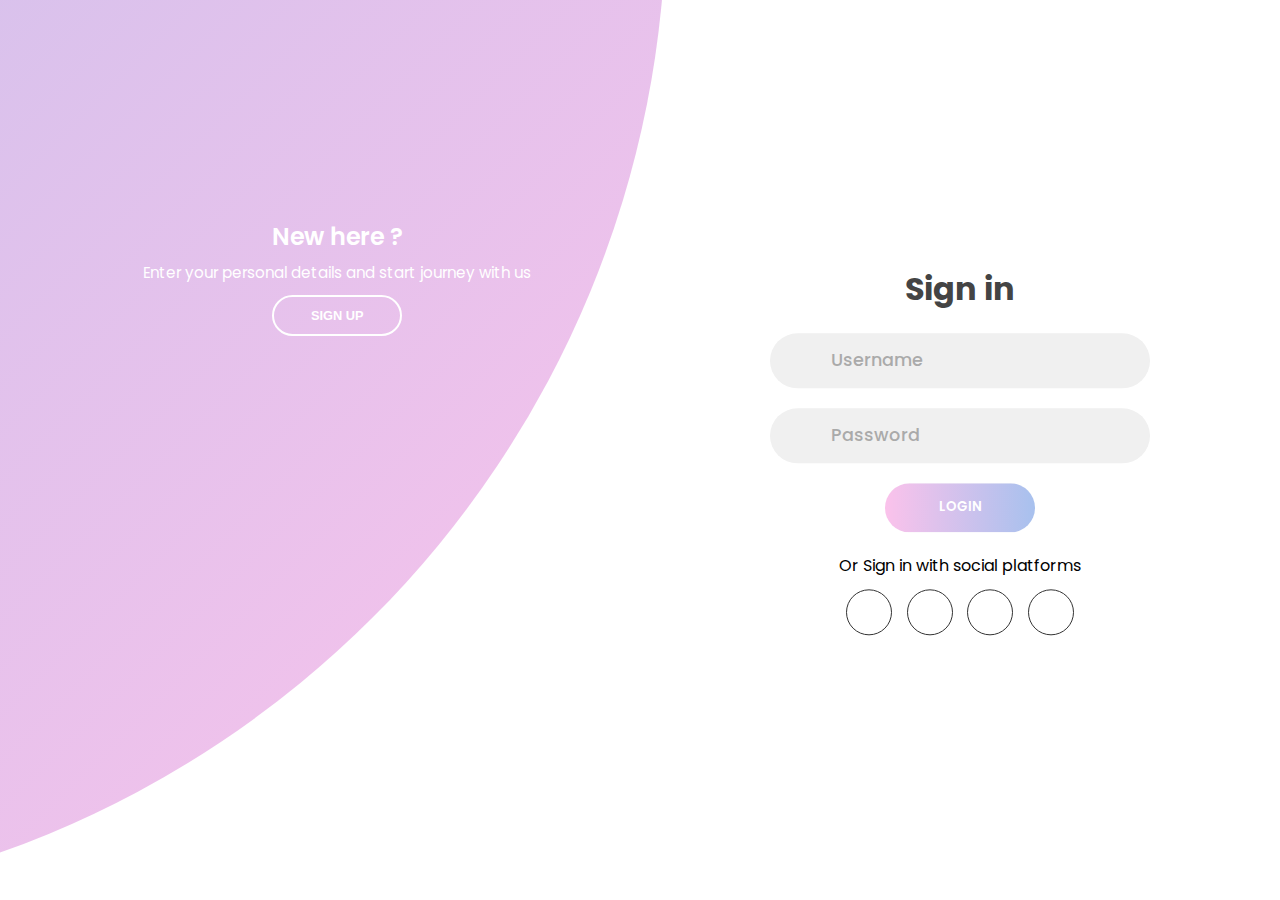
==== index.html @ d971bfb5 "login page" ====
<!DOCTYPE html>
<html lang="en">
  <head>
    <meta charset="UTF-8" />
    <meta name="viewport" content="width=device-width, initial-scale=1.0" />
    <script
      src="https://kit.fontawesome.com/64d58efce2.js"
      crossorigin="anonymous"
    ></script>
    <link rel="stylesheet" href="style.css" />
    <title>Sign in & Sign up Form</title>
  </head>
  <body>
    <div class="container">
      <div class="forms-container">
        <div class="signin-signup">
          <form action="#" class="sign-in-form">
            <h2 class="title">Sign in</h2>
            <div class="input-field">
              <i class="fas fa-user"></i>
              <input type="text" placeholder="Username" />
            </div>
            <div class="input-field">
              <i class="fas fa-lock"></i>
              <input type="password" placeholder="Password" />
            </div>
            <input type="submit" value="Login" class="btn solid" />
            <p class="social-text">Or Sign in with social platforms</p>
            <div class="social-media">
              <a href="#" class="social-icon">
                <i class="fab fa-facebook-f"></i>
              </a>
              <a href="#" class="social-icon">
                <i class="fab fa-twitter"></i>
              </a>
              <a href="#" class="social-icon">
                <i class="fab fa-google"></i>
              </a>
              <a href="#" class="social-icon">
                <i class="fab fa-linkedin-in"></i>
              </a>
            </div>
          </form>
          <form action="#" class="sign-up-form">
            <h2 class="title">Sign up</h2>
            <div class="input-field">
              <i class="fas fa-user"></i>
              <input type="text" placeholder="Username" />
            </div>
            <div class="input-field">
              <i class="fas fa-envelope"></i>
              <input type="email" placeholder="Email" />
            </div>
            <div class="input-field">
              <i class="fas fa-lock"></i>
              <input type="password" placeholder="Password" />
            </div>
            <input type="submit" class="btn" value="Sign up" />
            <p class="social-text">Or Sign up with social platforms</p>
            <div class="social-media">
              <a href="#" class="social-icon">
                <i class="fab fa-facebook-f"></i>
              </a>
              <a href="#" class="social-icon">
                <i class="fab fa-twitter"></i>
              </a>
              <a href="#" class="social-icon">
                <i class="fab fa-google"></i>
              </a>
              <a href="#" class="social-icon">
                <i class="fab fa-linkedin-in"></i>
              </a>
            </div>
          </form>
        </div>
      </div>

      <div class="panels-container">
        <div class="panel left-panel">
          <div class="content">
            <h3>New here ?</h3>
            <p>
              Enter your personal details and start journey with us
            </p>
            <button class="btn transparent" id="sign-up-btn">
              Sign up
            </button>
          </div>
          <img src="images\Rocket Boy_Flatline (2).svg" class="image" alt="" />
        </div>
        <div class="panel right-panel">
          <div class="content">
            <h3>One of us ?</h3>
            <p>
              To keep connected with us please login with your personal info
            </p>
            <button class="btn transparent" id="sign-in-btn">
              Sign in
            </button>
          </div>
          <img src="images\undraw_playful_cat_re_ac9g.svg" class="image" alt="" />
        </div>
      </div>
    </div>

    <script src="app.js"></script>
  </body>
</html>
---- style.css ----
@import url("https://fonts.googleapis.com/css2?family=Poppins:wght@200;300;400;500;600;700;800&display=swap");

* {
  margin: 0;
  padding: 0;
  box-sizing: border-box;
}

body,
input {
  font-family: "Poppins", sans-serif;
}

.container {
  position: relative;
  width: 100%;
  background-color: #fff;
  min-height: 100vh;
  overflow: hidden;
}

.forms-container {
  position: absolute;
  width: 100%;
  height: 100%;
  top: 0;
  left: 0;
}

.signin-signup {
  position: absolute;
  top: 50%;
  transform: translate(-50%, -50%);
  left: 75%;
  width: 50%;
  transition: 1s 0.7s ease-in-out;
  display: grid;
  grid-template-columns: 1fr;
  z-index: 5;
}

form {
  display: flex;
  align-items: center;
  justify-content: center;
  flex-direction: column;
  padding: 0rem 5rem;
  transition: all 0.2s 0.7s;
  overflow: hidden;
  grid-column: 1 / 2;
  grid-row: 1 / 2;
}

form.sign-up-form {
  opacity: 0;
  z-index: 1;
}

form.sign-in-form {
  z-index: 2;
}

.title {
  font-size: 2rem;
  color: #444;
  margin-bottom: 10px;
}

.input-field {
  max-width: 380px;
  width: 100%;
  background-color: #f0f0f0;
  margin: 10px 0;
  height: 55px;
  border-radius: 55px;
  display: grid;
  grid-template-columns: 15% 85%;
  padding: 0 0.4rem;
  position: relative;
}

.input-field i {
  text-align: center;
  line-height: 55px;
  color: #acacac;
  transition: 0.5s;
  font-size: 1.1rem;
}

.input-field input {
  background: none;
  outline: none;
  border: none;
  line-height: 1;
  font-weight: 600;
  font-size: 1.1rem;
  color: #333;
}

.input-field input::placeholder {
  color: #aaa;
  font-weight: 500;
}

.social-text {
  padding: 0.7rem 0;
  font-size: 1rem;
}

.social-media {
  display: flex;
  justify-content: center;
}

.social-icon {
  height: 46px;
  width: 46px;
  display: flex;
  justify-content: center;
  align-items: center;
  margin: 0 0.45rem;
  color: #333;
  border-radius: 50%;
  border: 1px solid #333;
  text-decoration: none;
  font-size: 1.1rem;
  transition: 0.3s;
}

.social-icon:hover {
  /* color: #4481eb;
  border-color: #4481eb; */
  background: -webkit-radial-gradient(53% 100% circle, #FBC2EB 0%,#A6C1EE 100%);
  background: radial-gradient(circle at 53% 100%, #FBC2EB 0%,#A6C1EE 100%);
  /* -webkit-background-clip: text;
  -webkit-text-fill-color: transparent; */
  border-color: white;
  color: white;
    
}

.btn {
  width: 150px;
  /* background-color: #5995fd; */
  background-image: linear-gradient(to right,#FBC2EB 0%,#A6C1EE 51%);
  background-size:200%  auto;
  border: none;
  outline: none;
  height: 49px;
  border-radius: 49px;
  color: #fff;
  text-transform: uppercase;
  font-weight: 600;
  margin: 10px 0;
  cursor: pointer;
  transition: 0.5s;
}

.btn:hover {
  /* background-position: right center; */
  background-image: linear-gradient(to left,#FBC2EB 51%,#A6C1EE);

}
.panels-container {
  position: absolute;
  height: 100%;
  width: 100%;
  top: 0;
  left: 0;
  display: grid;
  grid-template-columns: repeat(2, 1fr);
}

.container:before {
  content: "";
  position: absolute;
  height: 2000px;
  width: 2000px;
  top: -10%;
  right: 48%;
  transform: translateY(-50%);
  background-image: linear-gradient(-45deg,#FBC2EB 0%,#A6C1EE 100%);
  transition: 1.8s ease-in-out;
  border-radius: 50%;
  z-index: 6;
}

.image {
  width: 100%;
  transition: transform 1.1s ease-in-out;
  transition-delay: 0.4s;
}

.panel {
  display: flex;
  flex-direction: column;
  align-items: flex-end;
  justify-content: space-around;
  text-align: center;
  z-index: 6;
}

.left-panel {
  pointer-events: all;
  padding: 3rem 17% 2rem 12%;
}

.right-panel {
  pointer-events: none;
  padding: 3rem 12% 2rem 17%;
}

.panel .content {
  color: #fff;
  transition: transform 0.9s ease-in-out;
  transition-delay: 0.6s;
}

.panel h3 {
  font-weight: 600;
  line-height: 1;
  font-size: 1.5rem;
}

.panel p {
  font-size: 0.95rem;
  padding: 0.7rem 0;
}

.btn.transparent {
  margin: 0;
  background: none;
  border: 2px solid #fff;
  width: 130px;
  height: 41px;
  font-weight: 600;
  font-size: 0.8rem;
}

.right-panel .image,
.right-panel .content {
  transform: translateX(800px);
}

/* ANIMATION */

.container.sign-up-mode:before {
  transform: translate(100%, -50%);
  right: 52%;
}

.container.sign-up-mode .left-panel .image,
.container.sign-up-mode .left-panel .content {
  transform: translateX(-800px);
}

.container.sign-up-mode .signin-signup {
  left: 25%;
}

.container.sign-up-mode form.sign-up-form {
  opacity: 1;
  z-index: 2;
}

.container.sign-up-mode form.sign-in-form {
  opacity: 0;
  z-index: 1;
}

.container.sign-up-mode .right-panel .image,
.container.sign-up-mode .right-panel .content {
  transform: translateX(0%);
}

.container.sign-up-mode .left-panel {
  pointer-events: none;
}

.container.sign-up-mode .right-panel {
  pointer-events: all;
}

@media (max-width: 870px) {
  .container {
    min-height: 800px;
    height: 100vh;
  }
  .signin-signup {
    width: 100%;
    top: 95%;
    transform: translate(-50%, -100%);
    transition: 1s 0.8s ease-in-out;
  }

  .signin-signup,
  .container.sign-up-mode .signin-signup {
    left: 50%;
  }

  .panels-container {
    grid-template-columns: 1fr;
    grid-template-rows: 1fr 2fr 1fr;
  }

  .panel {
    flex-direction: row;
    justify-content: space-around;
    align-items: center;
    padding: 2.5rem 8%;
    grid-column: 1 / 2;
  }

  .right-panel {
    grid-row: 3 / 4;
  }

  .left-panel {
    grid-row: 1 / 2;
  }

  .image {
    width: 200px;
    transition: transform 0.9s ease-in-out;
    transition-delay: 0.6s;
  }

  .panel .content {
    padding-right: 15%;
    transition: transform 0.9s ease-in-out;
    transition-delay: 0.8s;
  }

  .panel h3 {
    font-size: 1.2rem;
  }

  .panel p {
    font-size: 0.7rem;
    padding: 0.5rem 0;
  }

  .btn.transparent {
    width: 110px;
    height: 35px;
    font-size: 0.7rem;
  }

  .container:before {
    width: 1500px;
    height: 1500px;
    transform: translateX(-50%);
    left: 30%;
    bottom: 68%;
    right: initial;
    top: initial;
    transition: 2s ease-in-out;
  }

  .container.sign-up-mode:before {
    transform: translate(-50%, 100%);
    bottom: 32%;
    right: initial;
  }

  .container.sign-up-mode .left-panel .image,
  .container.sign-up-mode .left-panel .content {
    transform: translateY(-300px);
  }

  .container.sign-up-mode .right-panel .image,
  .container.sign-up-mode .right-panel .content {
    transform: translateY(0px);
  }

  .right-panel .image,
  .right-panel .content {
    transform: translateY(300px);
  }

  .container.sign-up-mode .signin-signup {
    top: 5%;
    transform: translate(-50%, 0);
  }
}

@media (max-width: 570px) {
  form {
    padding: 0 1.5rem;
  }

  .image {
    display: none;
  }
  .panel .content {
    padding: 0.5rem 1rem;
  }
  .container {
    padding: 1.5rem;
  }

  .container:before {
    bottom: 72%;
    left: 50%;
  }

  .container.sign-up-mode:before {
    bottom: 28%;
    left: 50%;
  }
}
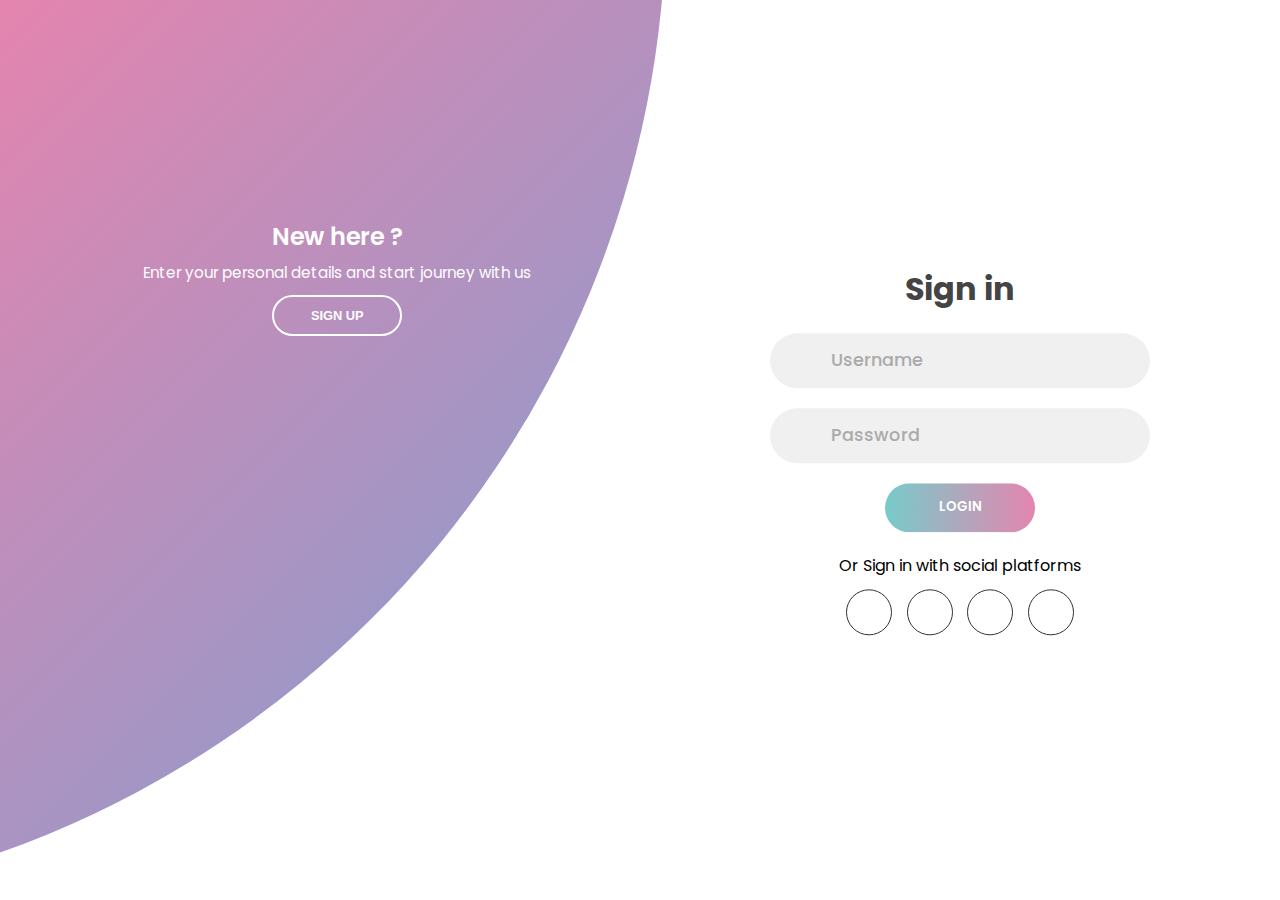
==== commit 29a50f9f: "Updated" ====
--- a/index.html
+++ b/index.html
@@ -86,7 +86,7 @@
               Sign up
             </button>
           </div>
-          <img src="images\Rocket Boy_Flatline (2).svg" class="image" alt="" />
+          <img src="#" class="image" alt="" />
         </div>
         <div class="panel right-panel">
           <div class="content">
@@ -98,7 +98,7 @@
               Sign in
             </button>
           </div>
-          <img src="images\undraw_playful_cat_re_ac9g.svg" class="image" alt="" />
+          <img src="#" class="image" alt="" />
         </div>
       </div>
     </div>
--- a/style.css
+++ b/style.css
@@ -1,5 +1,9 @@
 @import url("https://fonts.googleapis.com/css2?family=Poppins:wght@200;300;400;500;600;700;800&display=swap");
-
+:root{
+  --color1:#77a1d3;
+  --color2:#78cbca;
+  --color3:#e684ae;
+}
 * {
   margin: 0;
   padding: 0;
@@ -130,8 +134,8 @@
 .social-icon:hover {
   /* color: #4481eb;
   border-color: #4481eb; */
-  background: -webkit-radial-gradient(53% 100% circle, #FBC2EB 0%,#A6C1EE 100%);
-  background: radial-gradient(circle at 53% 100%, #FBC2EB 0%,#A6C1EE 100%);
+  background: -webkit-radial-gradient(53% 100% circle, var(--color2) 0%,var(--color3) 100%);
+  background: radial-gradient(circle at 53% 100%, var(--color2) 0%,var(--color3) 100%);
   /* -webkit-background-clip: text;
   -webkit-text-fill-color: transparent; */
   border-color: white;
@@ -142,7 +146,7 @@
 .btn {
   width: 150px;
   /* background-color: #5995fd; */
-  background-image: linear-gradient(to right,#FBC2EB 0%,#A6C1EE 51%);
+  background-image: linear-gradient(to right,var(--color2) 0%,var(--color3)51%);
   background-size:200%  auto;
   border: none;
   outline: none;
@@ -158,7 +162,7 @@
 
 .btn:hover {
   /* background-position: right center; */
-  background-image: linear-gradient(to left,#FBC2EB 51%,#A6C1EE);
+  background-image: linear-gradient(to left,var(--color2) 51%,var(--color3));
 
 }
 .panels-container {
@@ -179,7 +183,7 @@
   top: -10%;
   right: 48%;
   transform: translateY(-50%);
-  background-image: linear-gradient(-45deg,#FBC2EB 0%,#A6C1EE 100%);
+  background-image: linear-gradient(-45deg,var(--color1),var(--color3)40%);
   transition: 1.8s ease-in-out;
   border-radius: 50%;
   z-index: 6;
@@ -203,6 +207,7 @@
 .left-panel {
   pointer-events: all;
   padding: 3rem 17% 2rem 12%;
+
 }
 
 .right-panel {
@@ -237,7 +242,7 @@
   font-size: 0.8rem;
 }
 
-.right-panel .image,
+/* .right-panel .image, */
 .right-panel .content {
   transform: translateX(800px);
 }
@@ -249,7 +254,7 @@
   right: 52%;
 }
 
-.container.sign-up-mode .left-panel .image,
+/* .container.sign-up-mode .left-panel .image, */
 .container.sign-up-mode .left-panel .content {
   transform: translateX(-800px);
 }
@@ -268,7 +273,7 @@
   z-index: 1;
 }
 
-.container.sign-up-mode .right-panel .image,
+/* .container.sign-up-mode .right-panel .image, */
 .container.sign-up-mode .right-panel .content {
   transform: translateX(0%);
 }
